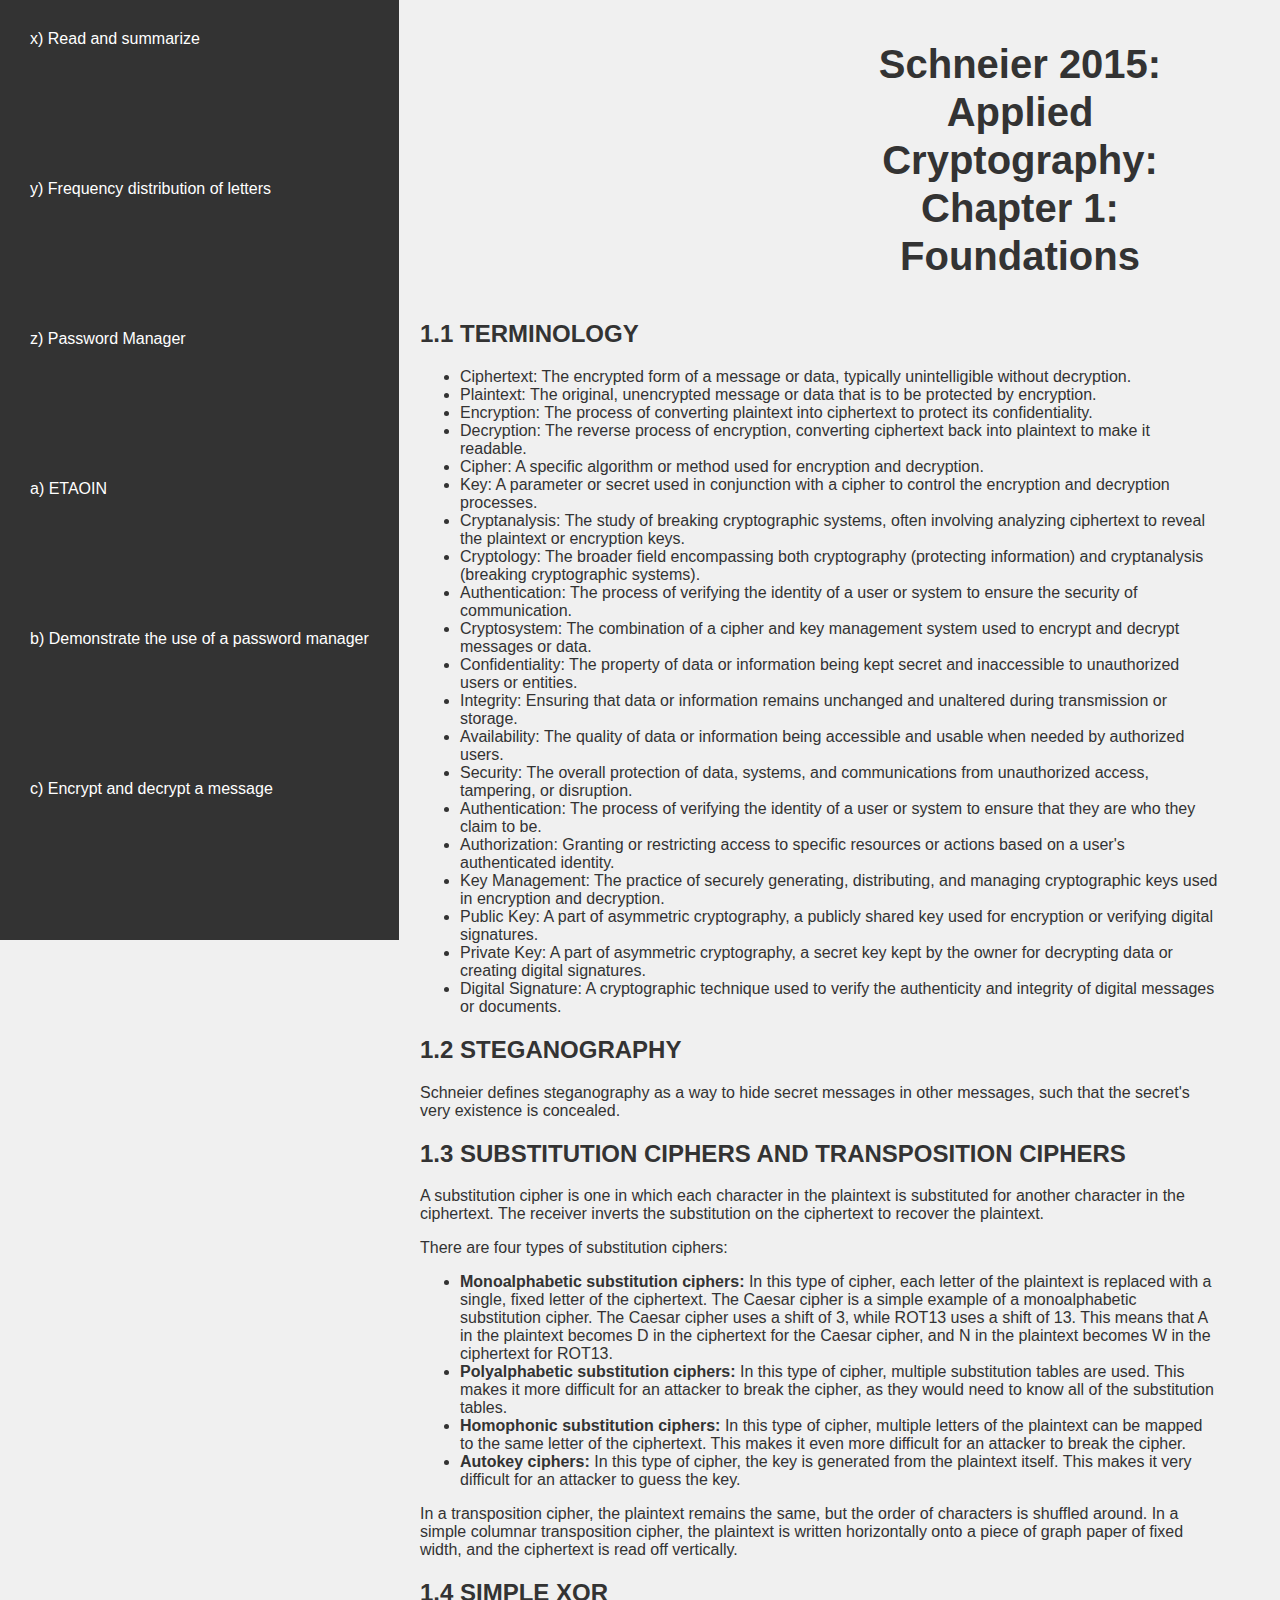
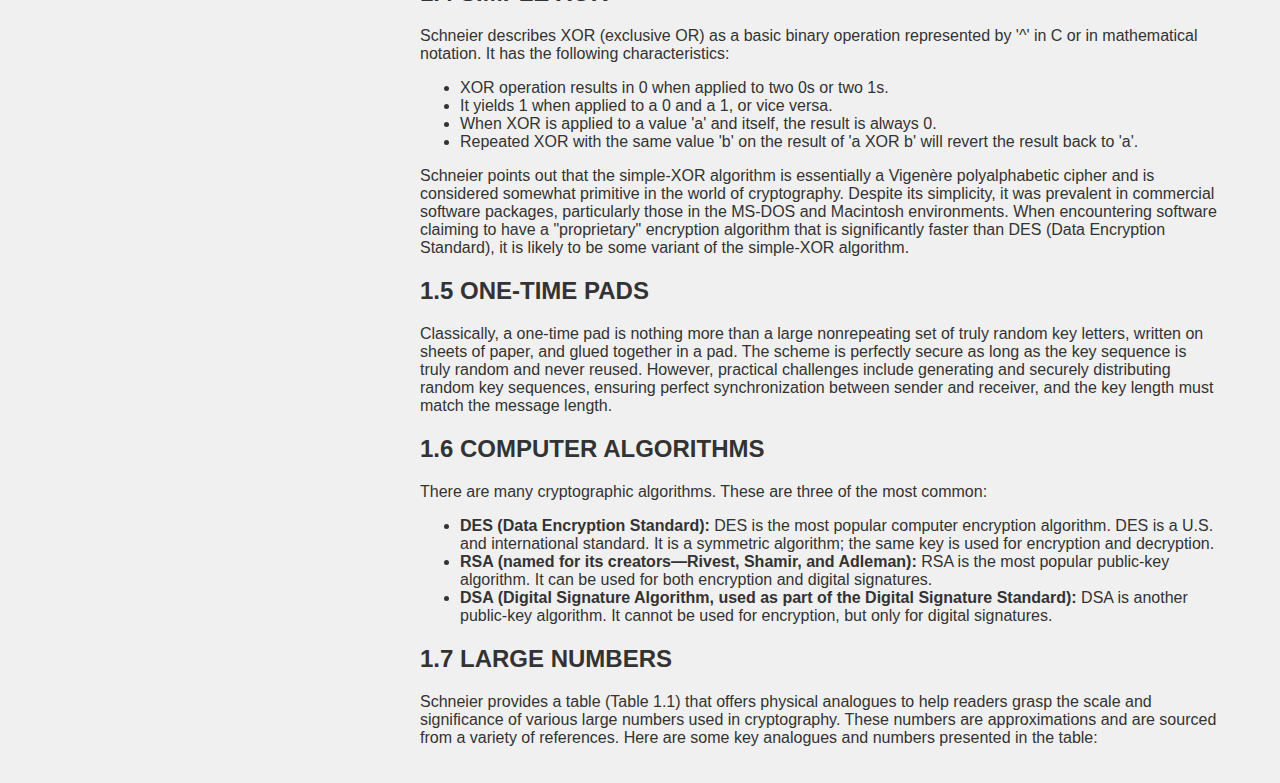
==== page1.html @ 45dba37e "Update page1.html" ====
<!DOCTYPE html>
<html lang="en">
<head>
    <meta charset="UTF-8">
    <meta http-equiv="X-UA-Compatible" content="IE=edge">
    <meta name="viewport" content="width=device-width, initial-scale=1.0">
    <title>InfoSec</title>
    <link rel="stylesheet" href="style1.css">
</head>
<body>
    <div class="container">
        <div class="leftnav">
            <a class="active" href="page1.html"> x) Read and summarize</a>
            <a href="page2.html"> y) Frequency distribution of letters</a>
            <a href="page3.html"> z) Password Manager</a>
            <a href="page4.html"> a) ETAOIN</a>
            <a href="page5.html"> b) Demonstrate the use of a password manager</a>
            <a href="page6.html"> c) Encrypt and decrypt a message </a>
        </div>
        <div class="content">
            <h1 class="content">Schneier 2015: Applied Cryptography: Chapter 1: Foundations</h1>
 <h2>1.1 TERMINOLOGY</h2>
    <ul>
        <li>Ciphertext: The encrypted form of a message or data, typically unintelligible without decryption.</li>
        <li>Plaintext: The original, unencrypted message or data that is to be protected by encryption.</li>
        <li>Encryption: The process of converting plaintext into ciphertext to protect its confidentiality.</li>
        <li>Decryption: The reverse process of encryption, converting ciphertext back into plaintext to make it readable.</li>
        <li>Cipher: A specific algorithm or method used for encryption and decryption.</li>
        <li>Key: A parameter or secret used in conjunction with a cipher to control the encryption and decryption processes.</li>
        <li>Cryptanalysis: The study of breaking cryptographic systems, often involving analyzing ciphertext to reveal the plaintext or encryption keys.</li>
        <li>Cryptology: The broader field encompassing both cryptography (protecting information) and cryptanalysis (breaking cryptographic systems).</li>
        <li>Authentication: The process of verifying the identity of a user or system to ensure the security of communication.</li>
        <li>Cryptosystem: The combination of a cipher and key management system used to encrypt and decrypt messages or data.</li>
        <li>Confidentiality: The property of data or information being kept secret and inaccessible to unauthorized users or entities.</li>
        <li>Integrity: Ensuring that data or information remains unchanged and unaltered during transmission or storage.</li>
        <li>Availability: The quality of data or information being accessible and usable when needed by authorized users.</li>
        <li>Security: The overall protection of data, systems, and communications from unauthorized access, tampering, or disruption.</li>
        <li>Authentication: The process of verifying the identity of a user or system to ensure that they are who they claim to be.</li>
        <li>Authorization: Granting or restricting access to specific resources or actions based on a user's authenticated identity.</li>
        <li>Key Management: The practice of securely generating, distributing, and managing cryptographic keys used in encryption and decryption.</li>
        <li>Public Key: A part of asymmetric cryptography, a publicly shared key used for encryption or verifying digital signatures.</li>
        <li>Private Key: A part of asymmetric cryptography, a secret key kept by the owner for decrypting data or creating digital signatures.</li>
        <li>Digital Signature: A cryptographic technique used to verify the authenticity and integrity of digital messages or documents.</li>
    </ul>

    <h2>1.2 STEGANOGRAPHY</h2>
    <p>Schneier defines steganography as a way to hide secret messages in other messages, such that the secret's very existence is concealed.</p>

    <h2>1.3 SUBSTITUTION CIPHERS AND TRANSPOSITION CIPHERS</h2>
    <p>A substitution cipher is one in which each character in the plaintext is substituted for another character in the ciphertext. The receiver inverts the substitution on the ciphertext to recover the plaintext.</p>
    <p>There are four types of substitution ciphers:</p>
    <ul>
        <li><strong>Monoalphabetic substitution ciphers:</strong> In this type of cipher, each letter of the plaintext is replaced with a single, fixed letter of the ciphertext. The Caesar cipher is a simple example of a monoalphabetic substitution cipher. The Caesar cipher uses a shift of 3, while ROT13 uses a shift of 13. This means that A in the plaintext becomes D in the ciphertext for the Caesar cipher, and N in the plaintext becomes W in the ciphertext for ROT13.</li>
        <li><strong>Polyalphabetic substitution ciphers:</strong> In this type of cipher, multiple substitution tables are used. This makes it more difficult for an attacker to break the cipher, as they would need to know all of the substitution tables.</li>
        <li><strong>Homophonic substitution ciphers:</strong> In this type of cipher, multiple letters of the plaintext can be mapped to the same letter of the ciphertext. This makes it even more difficult for an attacker to break the cipher.</li>
        <li><strong>Autokey ciphers:</strong> In this type of cipher, the key is generated from the plaintext itself. This makes it very difficult for an attacker to guess the key.</li>
    </ul>
    <p>In a transposition cipher, the plaintext remains the same, but the order of characters is shuffled around. In a simple columnar transposition cipher, the plaintext is written horizontally onto a piece of graph paper of fixed width, and the ciphertext is read off vertically.</p>

             <h2>1.4 SIMPLE XOR</h2>
    <p>Schneier describes XOR (exclusive OR) as a basic binary operation represented by '^' in C or in mathematical notation. It has the following characteristics:</p>
    <ul>
        <li>XOR operation results in 0 when applied to two 0s or two 1s.</li>
        <li>It yields 1 when applied to a 0 and a 1, or vice versa.</li>
        <li>When XOR is applied to a value 'a' and itself, the result is always 0.</li>
        <li>Repeated XOR with the same value 'b' on the result of 'a XOR b' will revert the result back to 'a'.</li>
    </ul>
    <p>Schneier points out that the simple-XOR algorithm is essentially a Vigenère polyalphabetic cipher and is considered somewhat primitive in the world of cryptography. Despite its simplicity, it was prevalent in commercial software packages, particularly those in the MS-DOS and Macintosh environments. When encountering software claiming to have a "proprietary" encryption algorithm that is significantly faster than DES (Data Encryption Standard), it is likely to be some variant of the simple-XOR algorithm.</p>

    <h2>1.5 ONE-TIME PADS</h2>
    <p>Classically, a one-time pad is nothing more than a large nonrepeating set of truly random key letters, written on sheets of paper, and glued together in a pad. The scheme is perfectly secure as long as the key sequence is truly random and never reused. However, practical challenges include generating and securely distributing random key sequences, ensuring perfect synchronization between sender and receiver, and the key length must match the message length.</p>

    <h2>1.6 COMPUTER ALGORITHMS</h2>
    <p>There are many cryptographic algorithms. These are three of the most common:</p>
    <ul>
        <li><strong>DES (Data Encryption Standard):</strong> DES is the most popular computer encryption algorithm. DES is a U.S. and international standard. It is a symmetric algorithm; the same key is used for encryption and decryption.</li>
        <li><strong>RSA (named for its creators—Rivest, Shamir, and Adleman):</strong> RSA is the most popular public-key algorithm. It can be used for both encryption and digital signatures.</li>
        <li><strong>DSA (Digital Signature Algorithm, used as part of the Digital Signature Standard):</strong> DSA is another public-key algorithm. It cannot be used for encryption, but only for digital signatures.</li>
    </ul>

    <h2>1.7 LARGE NUMBERS</h2>
    <p>Schneier provides a table (Table 1.1) that offers physical analogues to help readers grasp the scale and significance of various large numbers used in cryptography. These numbers are approximations and are sourced from a variety of references. Here are some key analogues and numbers presented in the table:</p>

            
        </div>
    </div>
</body>
</html>
---- style1.css ----
body {
    background-repeat: no-repeat;
    background-attachment: fixed;
    background-position: center;
    background-size: cover;
    margin: 0;
    padding: 0;
    font-family: "Helvetica Neue", Helvetica, Arial, sans-serif;
    color: #333;
    background-color: #f0f0f0;
    display: flex;
    align-items: center;
    justify-content: flex-start; /* Align content to the left */
    overflow-x: hidden; /* Hide horizontal overflow */
}

.container {
    display: flex;
    flex-direction: row; /* Change flex direction to horizontal */
    align-items: center; /* Center horizontally within the container */
    justify-content: space-between; /* Add space between h1 and leftnav */
    padding-right: 40px;
}

h1 {
    color: #333;
    font-size: 40px;
    line-height: 1.2;
    margin: 0;
    text-align: center;
    align-self: center;
}
.content {
    padding: 20px;
    margin-left: 400px; /* Adjust this value to increase spacing */
}

.leftnav {
    background-color: #333;
    width: auto;
    min-width: 250px;
    padding: 20px;
    color: #fff;
    display: flex;
    flex-direction: column;
    justify-content: flex-start;
    min-height: 100vh;
    position: fixed;
    left: 0;
    top: 0; /* Stick it to the top */
    bottom: 0; /* Extend it to the bottom */
}

/* Rest of your CSS styles */

.leftnav a {
    text-decoration: none;
    color: inherit;
    transition: background-color 0.3s ease, color 0.3s ease;
    padding: 10px;
    text-align: justify;
    flex-grow: 1;
}

.leftnav a:hover {
    background-color: #04AA6D;
}
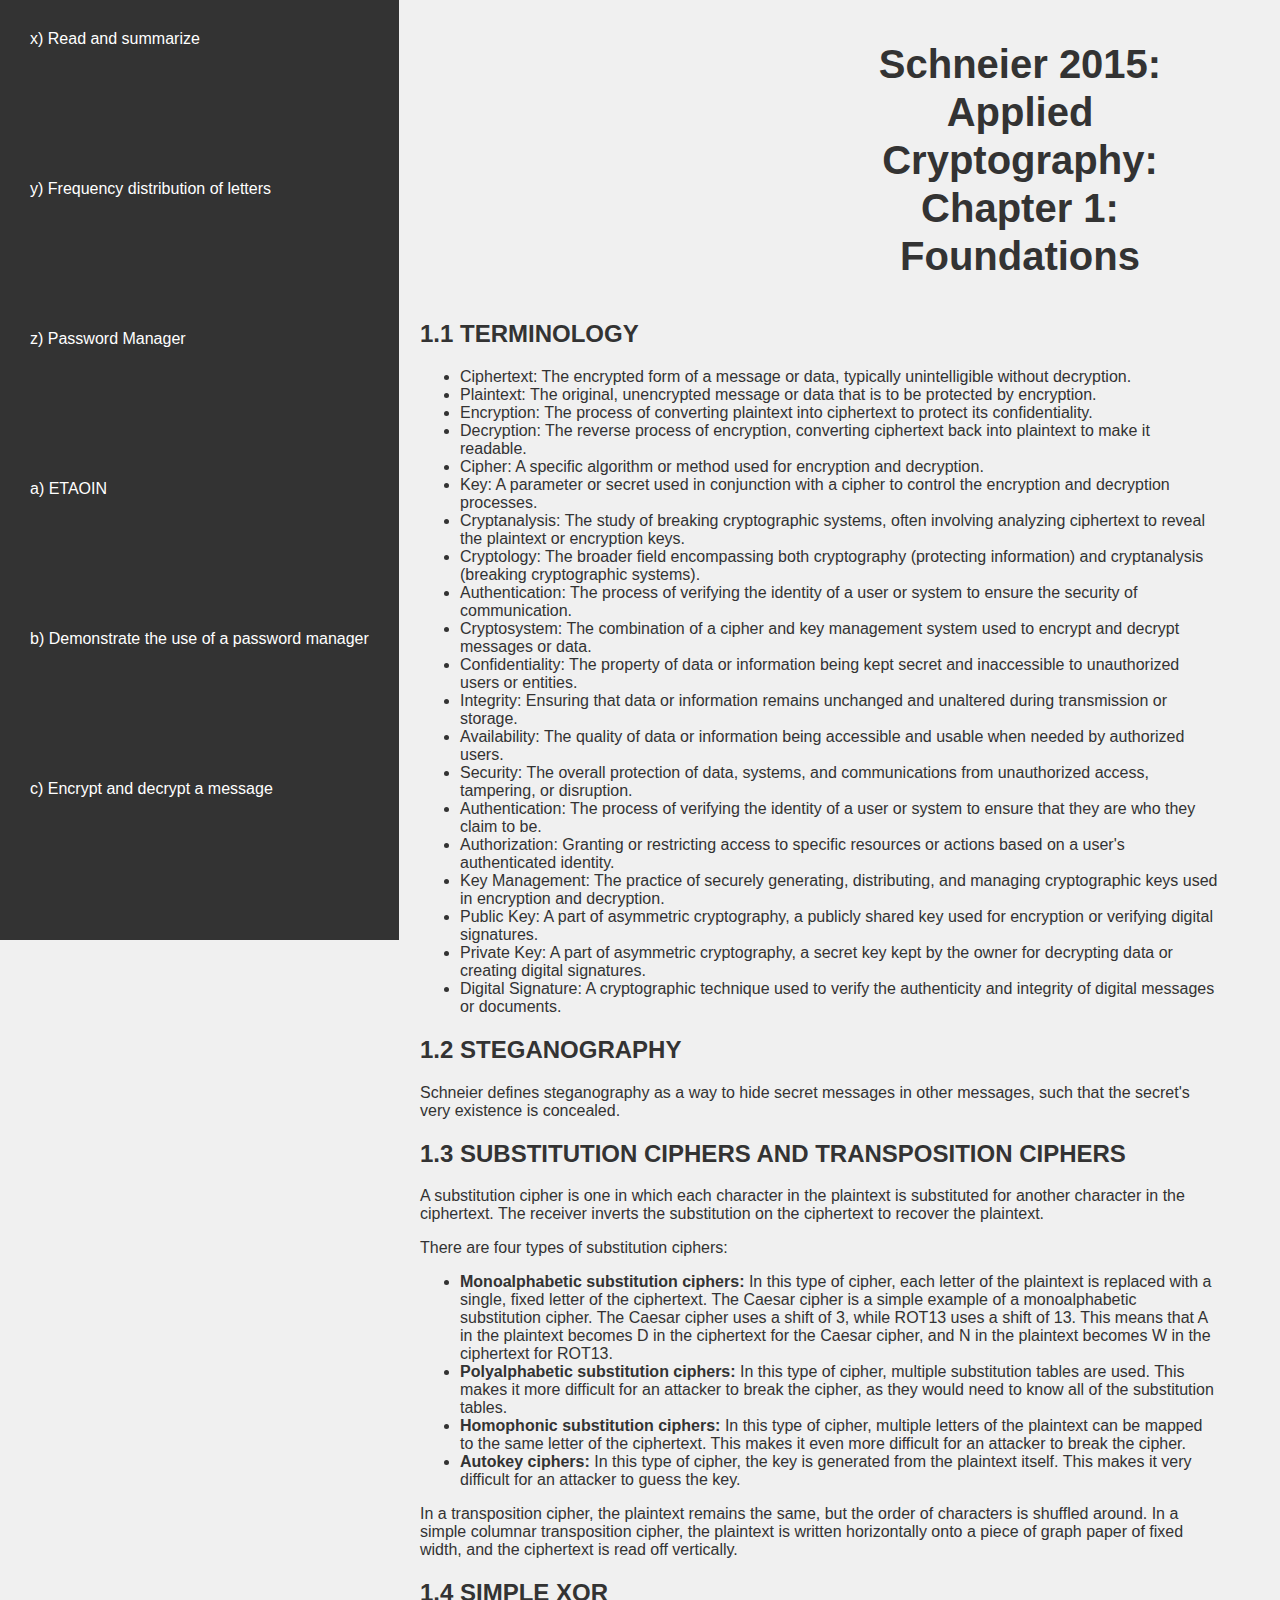
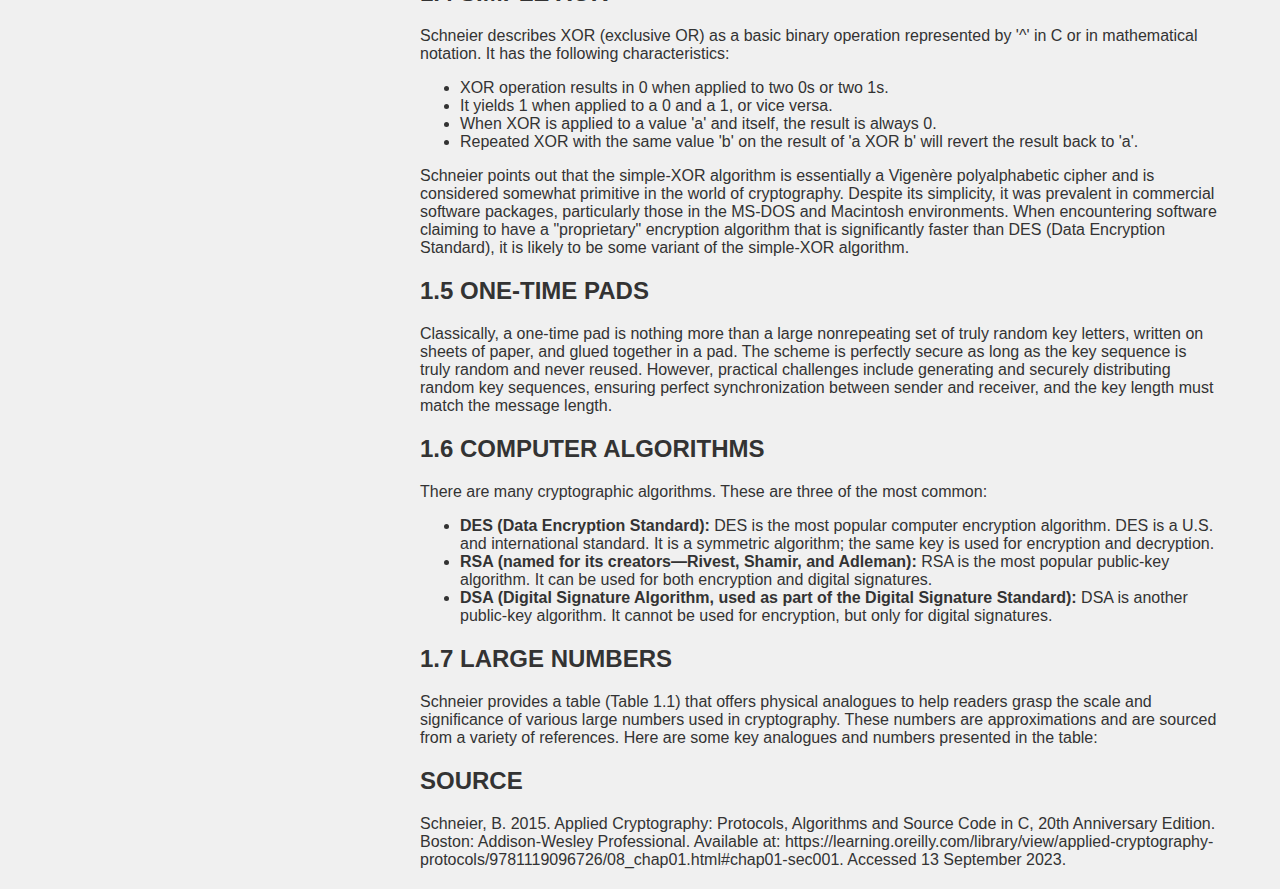
==== commit 04635f48: "Update page1.html" ====
--- a/page1.html
+++ b/page1.html
@@ -80,7 +80,8 @@
 
     <h2>1.7 LARGE NUMBERS</h2>
     <p>Schneier provides a table (Table 1.1) that offers physical analogues to help readers grasp the scale and significance of various large numbers used in cryptography. These numbers are approximations and are sourced from a variety of references. Here are some key analogues and numbers presented in the table:</p>
-
+<h2> SOURCE</h2>
+            Schneier, B. 2015. Applied Cryptography: Protocols, Algorithms and Source Code in C, 20th Anniversary Edition. Boston: Addison-Wesley Professional. Available at: https://learning.oreilly.com/library/view/applied-cryptography-protocols/9781119096726/08_chap01.html#chap01-sec001. Accessed 13 September 2023.
             
         </div>
     </div>
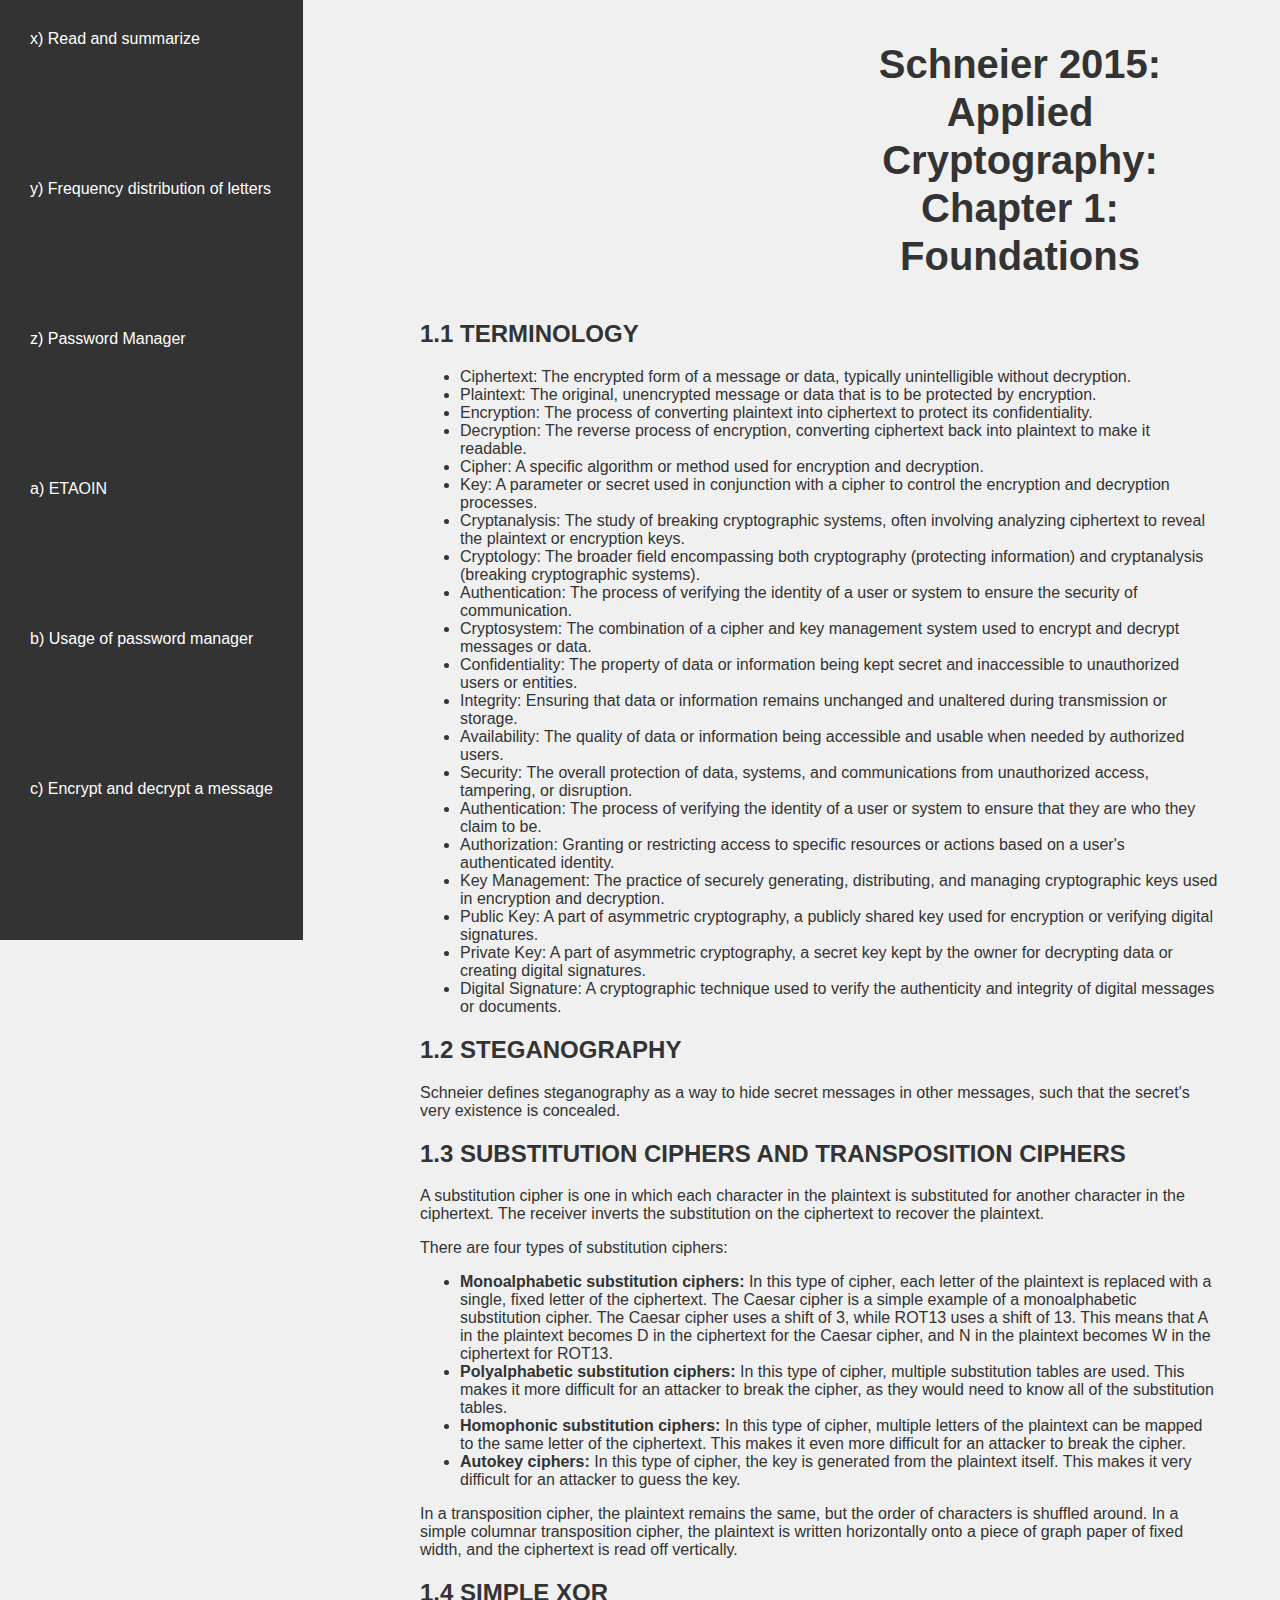
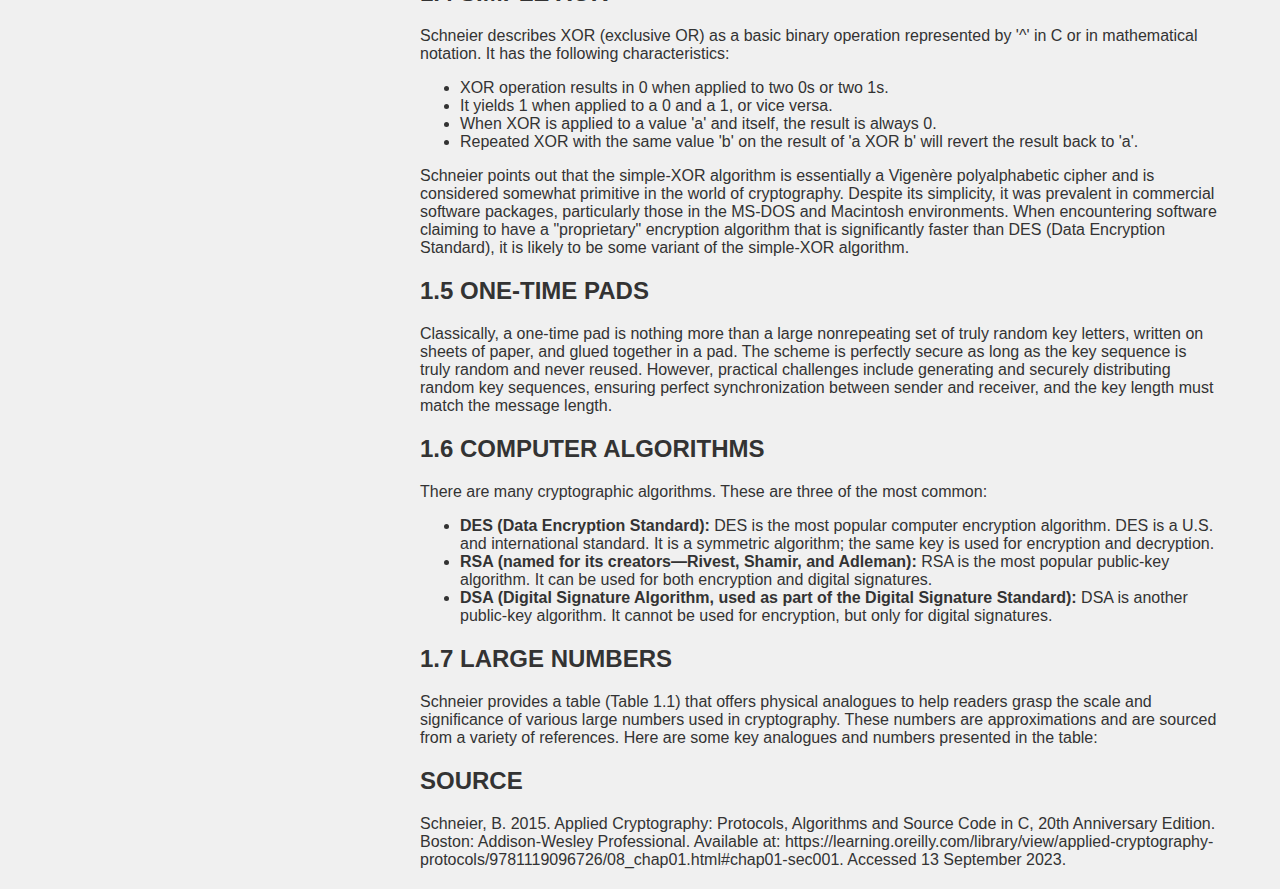
==== commit 2ddf8dee: "Update page1.html" ====
--- a/page1.html
+++ b/page1.html
@@ -14,7 +14,7 @@
             <a href="page2.html"> y) Frequency distribution of letters</a>
             <a href="page3.html"> z) Password Manager</a>
             <a href="page4.html"> a) ETAOIN</a>
-            <a href="page5.html"> b) Demonstrate the use of a password manager</a>
+            <a href="page5.html"> b) Usage of password manager</a>
             <a href="page6.html"> c) Encrypt and decrypt a message </a>
         </div>
         <div class="content">
--- a/style1.css
+++ b/style1.css
@@ -26,7 +26,7 @@
     color: #333;
     font-size: 40px;
     line-height: 1.2;
-    margin: 0;
+    margin: 0 auto;
     text-align: center;
     align-self: center;
 }
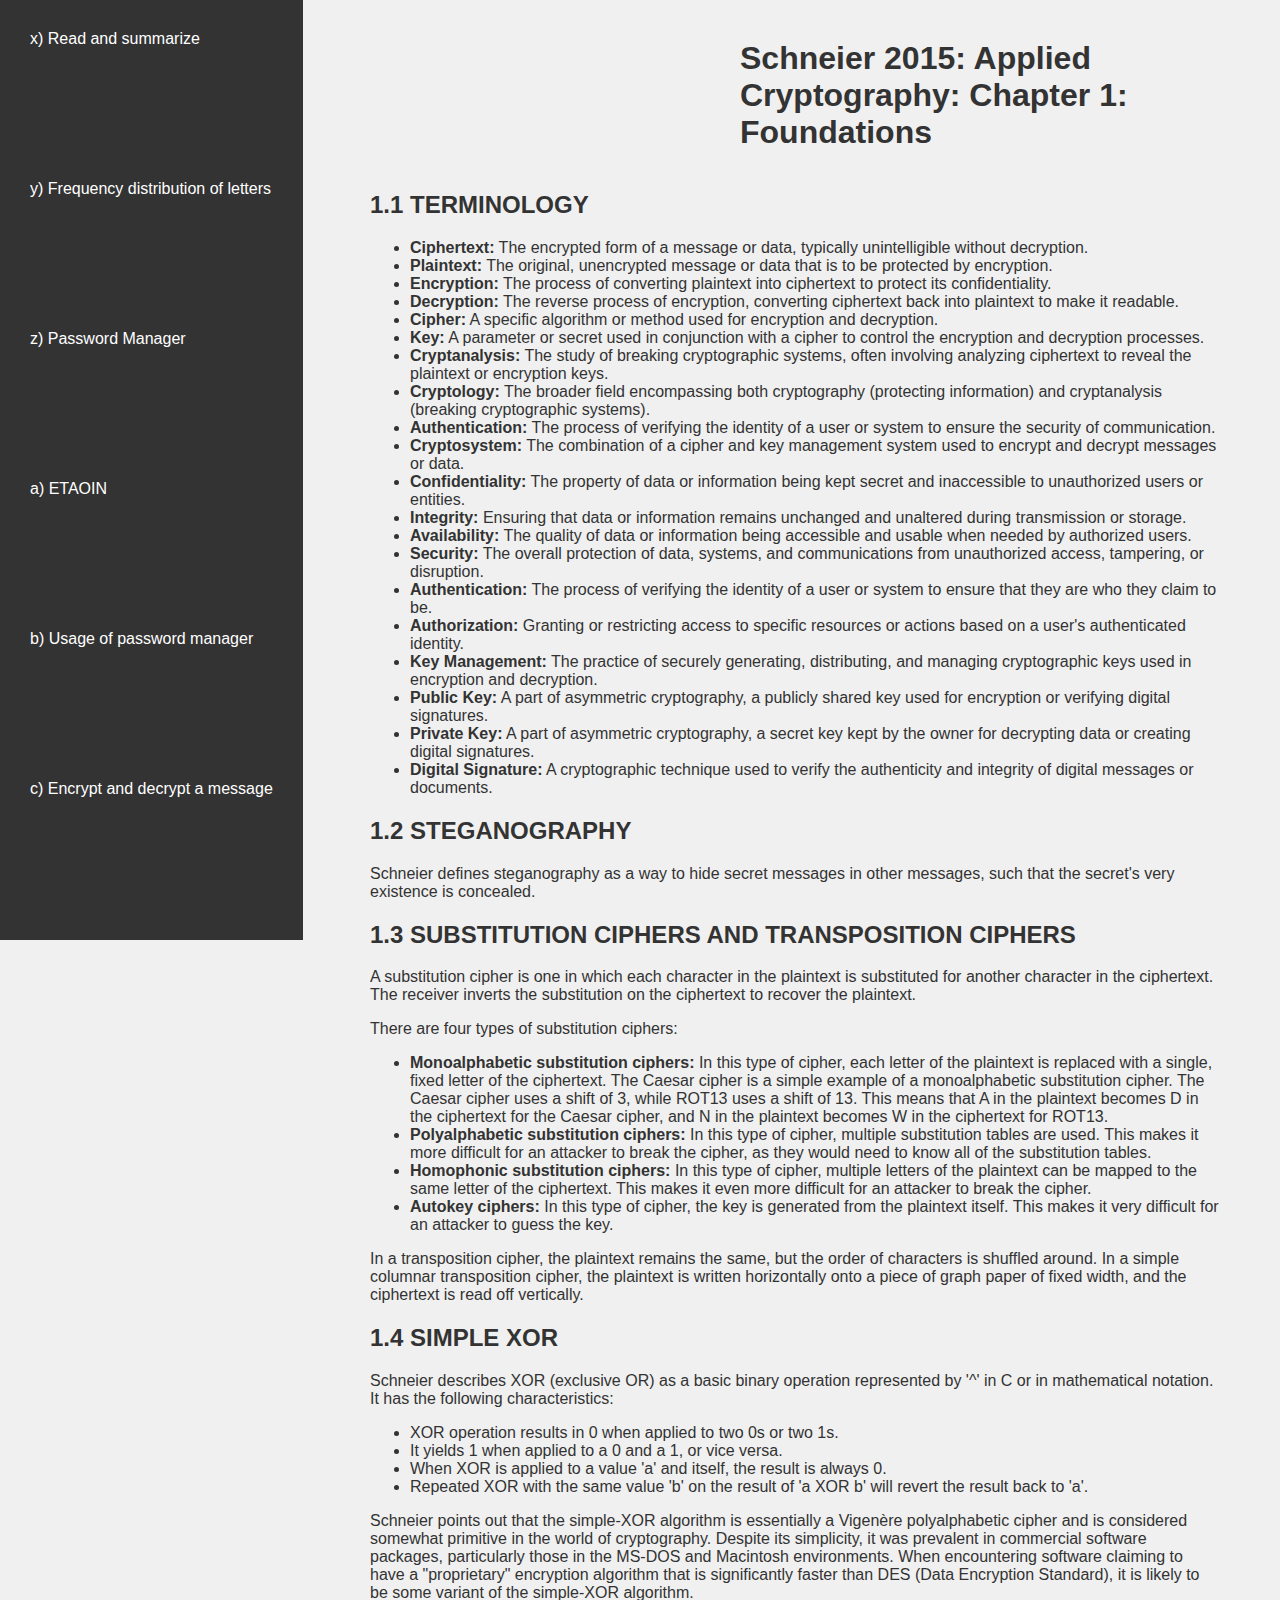
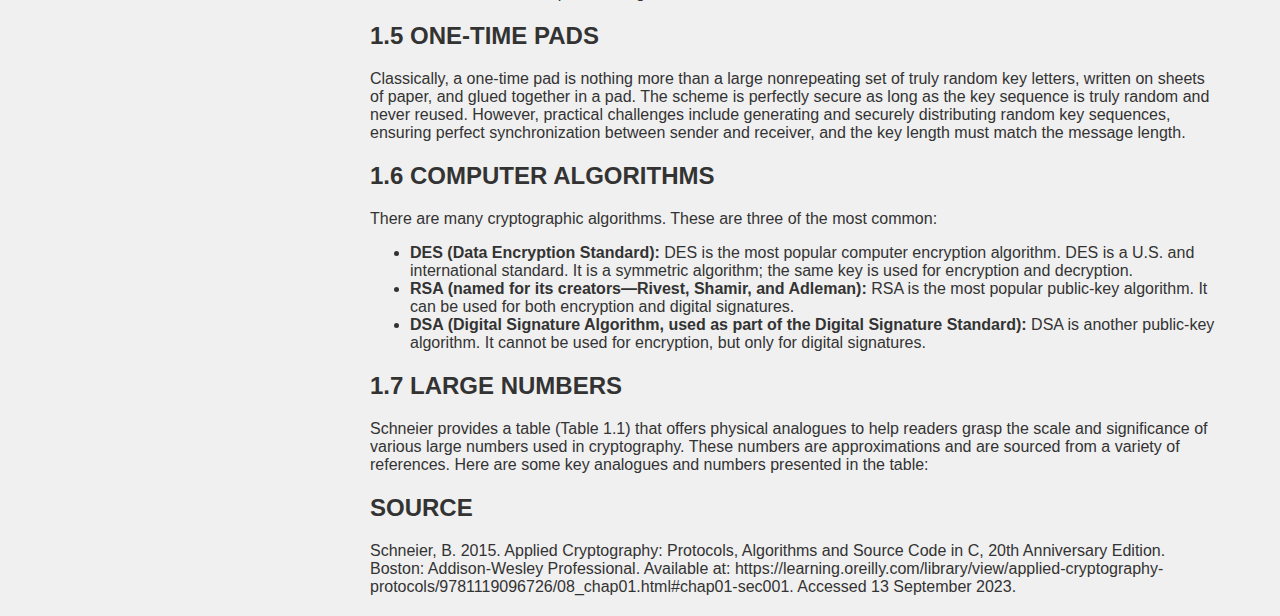
==== commit 43d1cd4e: "Update page1.html" ====
--- a/page1.html
+++ b/page1.html
@@ -21,26 +21,26 @@
             <h1 class="content">Schneier 2015: Applied Cryptography: Chapter 1: Foundations</h1>
  <h2>1.1 TERMINOLOGY</h2>
     <ul>
-        <li>Ciphertext: The encrypted form of a message or data, typically unintelligible without decryption.</li>
-        <li>Plaintext: The original, unencrypted message or data that is to be protected by encryption.</li>
-        <li>Encryption: The process of converting plaintext into ciphertext to protect its confidentiality.</li>
-        <li>Decryption: The reverse process of encryption, converting ciphertext back into plaintext to make it readable.</li>
-        <li>Cipher: A specific algorithm or method used for encryption and decryption.</li>
-        <li>Key: A parameter or secret used in conjunction with a cipher to control the encryption and decryption processes.</li>
-        <li>Cryptanalysis: The study of breaking cryptographic systems, often involving analyzing ciphertext to reveal the plaintext or encryption keys.</li>
-        <li>Cryptology: The broader field encompassing both cryptography (protecting information) and cryptanalysis (breaking cryptographic systems).</li>
-        <li>Authentication: The process of verifying the identity of a user or system to ensure the security of communication.</li>
-        <li>Cryptosystem: The combination of a cipher and key management system used to encrypt and decrypt messages or data.</li>
-        <li>Confidentiality: The property of data or information being kept secret and inaccessible to unauthorized users or entities.</li>
-        <li>Integrity: Ensuring that data or information remains unchanged and unaltered during transmission or storage.</li>
-        <li>Availability: The quality of data or information being accessible and usable when needed by authorized users.</li>
-        <li>Security: The overall protection of data, systems, and communications from unauthorized access, tampering, or disruption.</li>
-        <li>Authentication: The process of verifying the identity of a user or system to ensure that they are who they claim to be.</li>
-        <li>Authorization: Granting or restricting access to specific resources or actions based on a user's authenticated identity.</li>
-        <li>Key Management: The practice of securely generating, distributing, and managing cryptographic keys used in encryption and decryption.</li>
-        <li>Public Key: A part of asymmetric cryptography, a publicly shared key used for encryption or verifying digital signatures.</li>
-        <li>Private Key: A part of asymmetric cryptography, a secret key kept by the owner for decrypting data or creating digital signatures.</li>
-        <li>Digital Signature: A cryptographic technique used to verify the authenticity and integrity of digital messages or documents.</li>
+        <li><strong>Ciphertext:</strong> The encrypted form of a message or data, typically unintelligible without decryption.</li>
+        <li><strong>Plaintext:</strong> The original, unencrypted message or data that is to be protected by encryption.</li>
+        <li><strong>Encryption:</strong> The process of converting plaintext into ciphertext to protect its confidentiality.</li>
+        <li><strong>Decryption:</strong> The reverse process of encryption, converting ciphertext back into plaintext to make it readable.</li>
+        <li><strong>Cipher:</strong> A specific algorithm or method used for encryption and decryption.</li>
+        <li><strong>Key:</strong> A parameter or secret used in conjunction with a cipher to control the encryption and decryption processes.</li>
+        <li><strong>Cryptanalysis:</strong> The study of breaking cryptographic systems, often involving analyzing ciphertext to reveal the plaintext or encryption keys.</li>
+        <li><strong>Cryptology:</strong> The broader field encompassing both cryptography (protecting information) and cryptanalysis (breaking cryptographic systems).</li>
+        <li><strong>Authentication:</strong> The process of verifying the identity of a user or system to ensure the security of communication.</li>
+        <li><strong>Cryptosystem:</strong> The combination of a cipher and key management system used to encrypt and decrypt messages or data.</li>
+        <li><strong>Confidentiality:</strong> The property of data or information being kept secret and inaccessible to unauthorized users or entities.</li>
+        <li><strong>Integrity:</strong> Ensuring that data or information remains unchanged and unaltered during transmission or storage.</li>
+        <li><strong>Availability:</strong> The quality of data or information being accessible and usable when needed by authorized users.</li>
+        <li><strong>Security:</strong> The overall protection of data, systems, and communications from unauthorized access, tampering, or disruption.</li>
+        <li><strong>Authentication:</strong> The process of verifying the identity of a user or system to ensure that they are who they claim to be.</li>
+        <li><strong>Authorization:</strong> Granting or restricting access to specific resources or actions based on a user's authenticated identity.</li>
+        <li><strong>Key Management:</strong> The practice of securely generating, distributing, and managing cryptographic keys used in encryption and decryption.</li>
+        <li><strong>Public Key:</strong> A part of asymmetric cryptography, a publicly shared key used for encryption or verifying digital signatures.</li>
+        <li><strong>Private Key:</strong> A part of asymmetric cryptography, a secret key kept by the owner for decrypting data or creating digital signatures.</li>
+        <li><strong>Digital Signature:</strong> A cryptographic technique used to verify the authenticity and integrity of digital messages or documents.</li>
     </ul>
 
     <h2>1.2 STEGANOGRAPHY</h2>
--- a/style1.css
+++ b/style1.css
@@ -23,16 +23,13 @@
 }
 
 h1 {
-    color: #333;
-    font-size: 40px;
-    line-height: 1.2;
+    
     margin: 0 auto;
-    text-align: center;
-    align-self: center;
+   
 }
 .content {
     padding: 20px;
-    margin-left: 400px; /* Adjust this value to increase spacing */
+    margin-left: 350px; /* Adjust this value to increase spacing */
 }
 
 .leftnav {
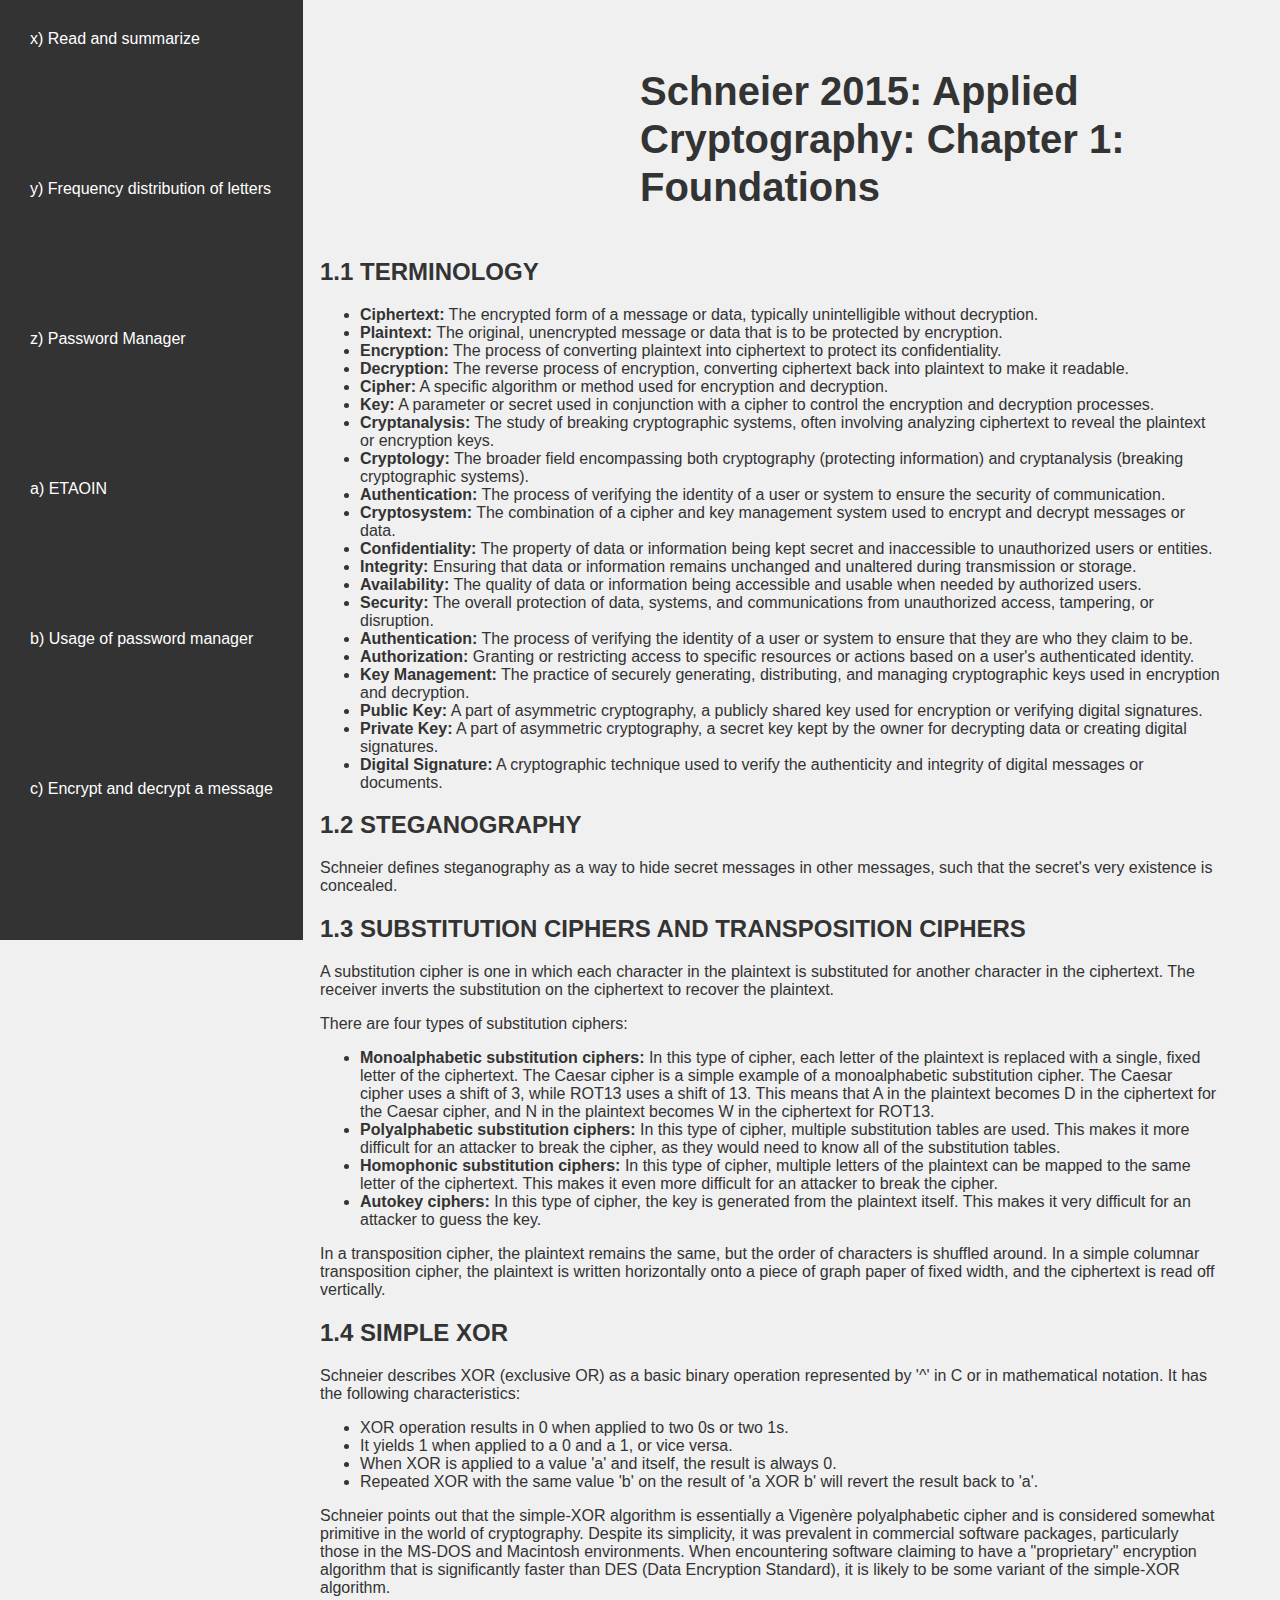
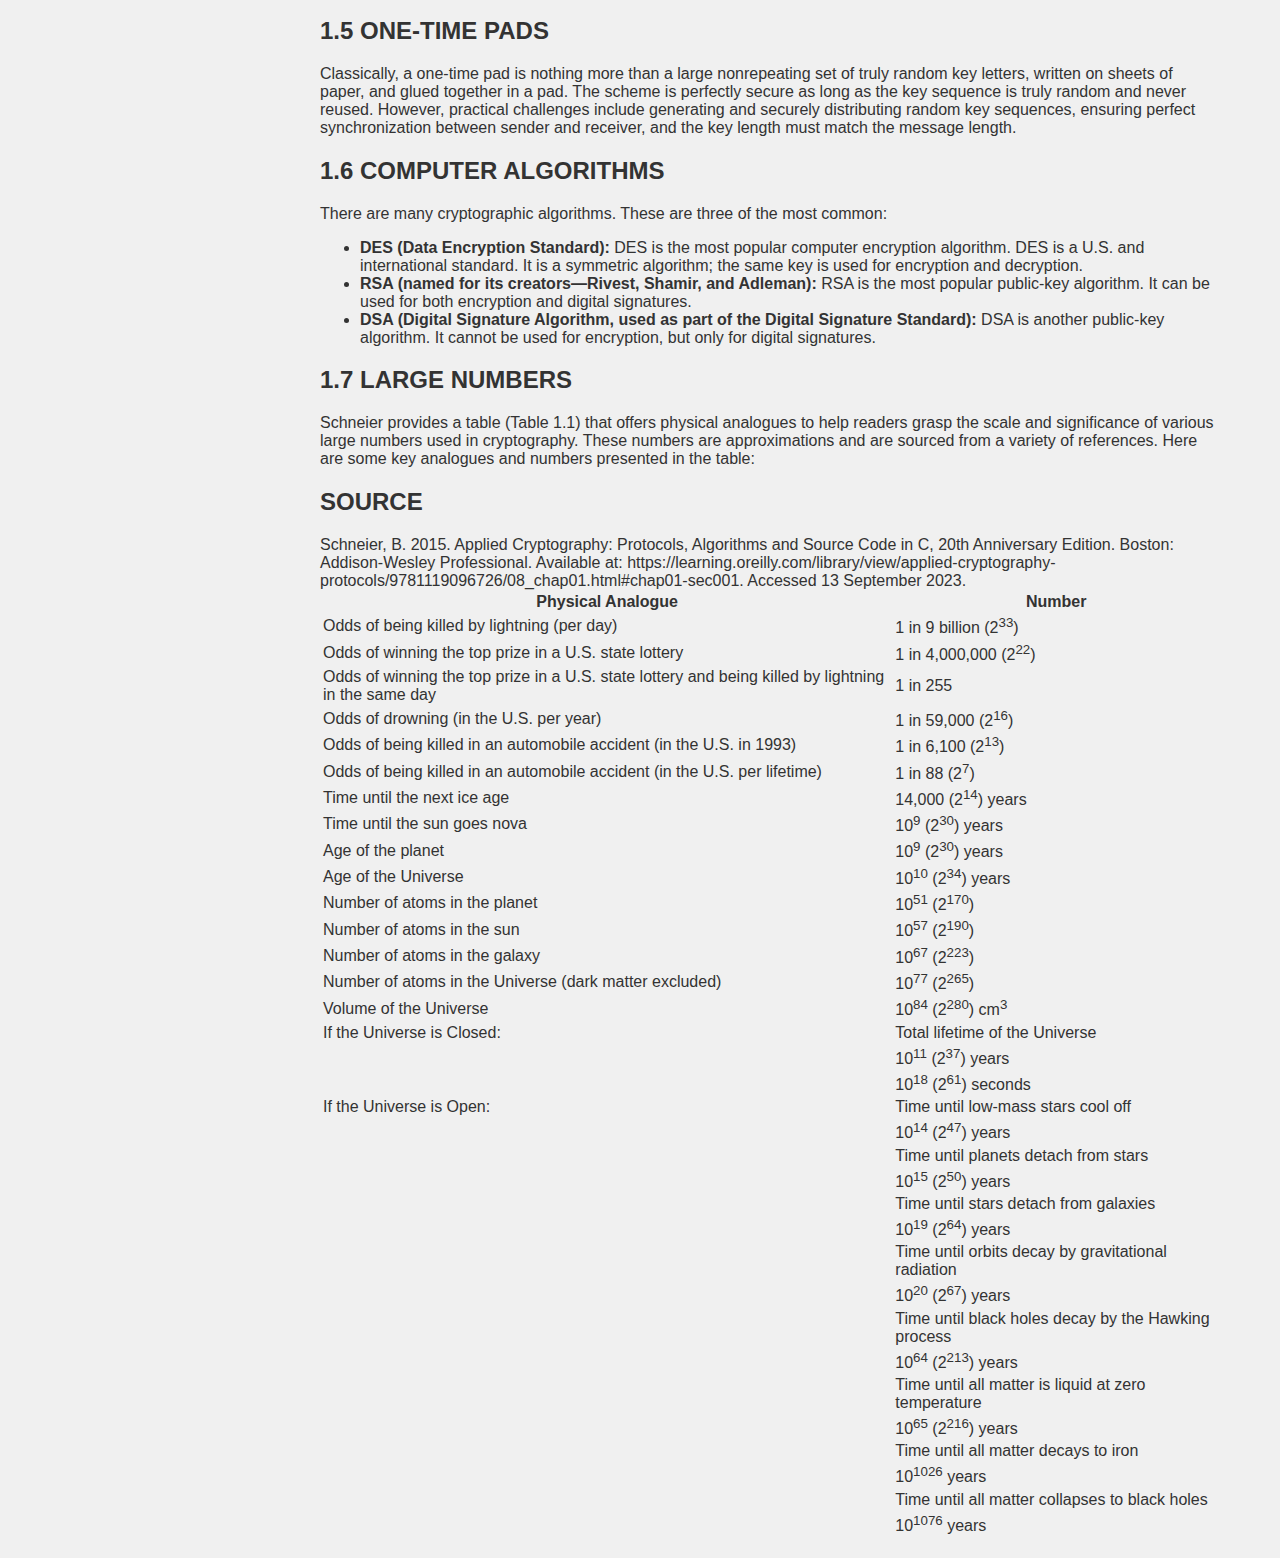
==== commit 694b4e0d: "Update page1.html" ====
--- a/page1.html
+++ b/page1.html
@@ -82,7 +82,153 @@
     <p>Schneier provides a table (Table 1.1) that offers physical analogues to help readers grasp the scale and significance of various large numbers used in cryptography. These numbers are approximations and are sourced from a variety of references. Here are some key analogues and numbers presented in the table:</p>
 <h2> SOURCE</h2>
             Schneier, B. 2015. Applied Cryptography: Protocols, Algorithms and Source Code in C, 20th Anniversary Edition. Boston: Addison-Wesley Professional. Available at: https://learning.oreilly.com/library/view/applied-cryptography-protocols/9781119096726/08_chap01.html#chap01-sec001. Accessed 13 September 2023.
-            
+            <table>
+  <thead>
+    <tr>
+      <th>Physical Analogue</th>
+      <th>Number</th>
+    </tr>
+  </thead>
+  <tbody>
+    <tr>
+      <td>Odds of being killed by lightning (per day)</td>
+      <td>1 in 9 billion (2<sup>33</sup>)</td>
+    </tr>
+    <tr>
+      <td>Odds of winning the top prize in a U.S. state lottery</td>
+      <td>1 in 4,000,000 (2<sup>22</sup>)</td>
+    </tr>
+    <tr>
+      <td>Odds of winning the top prize in a U.S. state lottery and being killed by lightning in the same day</td>
+      <td>1 in 255</td>
+    </tr>
+    <tr>
+      <td>Odds of drowning (in the U.S. per year)</td>
+      <td>1 in 59,000 (2<sup>16</sup>)</td>
+    </tr>
+    <tr>
+      <td>Odds of being killed in an automobile accident (in the U.S. in 1993)</td>
+      <td>1 in 6,100 (2<sup>13</sup>)</td>
+    </tr>
+    <tr>
+      <td>Odds of being killed in an automobile accident (in the U.S. per lifetime)</td>
+      <td>1 in 88 (2<sup>7</sup>)</td>
+    </tr>
+    <tr>
+      <td>Time until the next ice age</td>
+      <td>14,000 (2<sup>14</sup>) years</td>
+    </tr>
+    <tr>
+      <td>Time until the sun goes nova</td>
+      <td>10<sup>9</sup> (2<sup>30</sup>) years</td>
+    </tr>
+    <tr>
+      <td>Age of the planet</td>
+      <td>10<sup>9</sup> (2<sup>30</sup>) years</td>
+    </tr>
+    <tr>
+      <td>Age of the Universe</td>
+      <td>10<sup>10</sup> (2<sup>34</sup>) years</td>
+    </tr>
+    <tr>
+      <td>Number of atoms in the planet</td>
+      <td>10<sup>51</sup> (2<sup>170</sup>)</td>
+    </tr>
+    <tr>
+      <td>Number of atoms in the sun</td>
+      <td>10<sup>57</sup> (2<sup>190</sup>)</td>
+    </tr>
+    <tr>
+      <td>Number of atoms in the galaxy</td>
+      <td>10<sup>67</sup> (2<sup>223</sup>)</td>
+    </tr>
+    <tr>
+      <td>Number of atoms in the Universe (dark matter excluded)</td>
+      <td>10<sup>77</sup> (2<sup>265</sup>)</td>
+    </tr>
+    <tr>
+      <td>Volume of the Universe</td>
+      <td>10<sup>84</sup> (2<sup>280</sup>) cm<sup>3</sup></td>
+    </tr>
+    <tr>
+      <td>If the Universe is Closed:</td>
+      <td>Total lifetime of the Universe</td>
+    </tr>
+    <tr>
+      <td></td>
+      <td>10<sup>11</sup> (2<sup>37</sup>) years</td>
+    </tr>
+    <tr>
+      <td></td>
+      <td>10<sup>18</sup> (2<sup>61</sup>) seconds</td>
+    </tr>
+    <tr>
+      <td>If the Universe is Open:</td>
+      <td>Time until low-mass stars cool off</td>
+    </tr>
+    <tr>
+      <td></td>
+      <td>10<sup>14</sup> (2<sup>47</sup>) years</td>
+    </tr>
+    <tr>
+      <td></td>
+      <td>Time until planets detach from stars</td>
+    </tr>
+    <tr>
+      <td></td>
+      <td>10<sup>15</sup> (2<sup>50</sup>) years</td>
+    </tr>
+    <tr>
+      <td></td>
+      <td>Time until stars detach from galaxies</td>
+    </tr>
+    <tr>
+      <td></td>
+      <td>10<sup>19</sup> (2<sup>64</sup>) years</td>
+    </tr>
+    <tr>
+      <td></td>
+      <td>Time until orbits decay by gravitational radiation</td>
+    </tr>
+    <tr>
+      <td></td>
+      <td>10<sup>20</sup> (2<sup>67</sup>) years</td>
+    </tr>
+    <tr>
+      <td></td>
+      <td>Time until black holes decay by the Hawking process</td>
+    </tr>
+    <tr>
+      <td></td>
+      <td>10<sup>64</sup> (2<sup>213</sup>) years</td>
+    </tr>
+    <tr>
+      <td></td>
+      <td>Time until all matter is liquid at zero temperature</td>
+    </tr>
+    <tr>
+      <td></td>
+      <td>10<sup>65</sup> (2<sup>216</sup>) years</td>
+    </tr>
+    <tr>
+      <td></td>
+      <td>Time until all matter decays to iron</td>
+    </tr>
+    <tr>
+      <td></td>
+      <td>10<sup>1026</sup> years</td>
+    </tr>
+    <tr>
+      <td></td>
+      <td>Time until all matter collapses to black holes</td>
+    </tr>
+    <tr>
+      <td></td>
+      <td>10<sup>1076</sup> years</td>
+    </tr>
+  </tbody>
+</table>
+
         </div>
     </div>
 </body>
--- a/style1.css
+++ b/style1.css
@@ -22,14 +22,17 @@
     padding-right: 40px;
 }
 
-h1 {
-    
-    margin: 0 auto;
+
+
+    h1 {
+    font-size: 40px;
+    line-height: 1.2;
+}
+
    
-}
 .content {
     padding: 20px;
-    margin-left: 350px; /* Adjust this value to increase spacing */
+    margin-left: 300px; /* Adjust this value to increase spacing */
 }
 
 .leftnav {
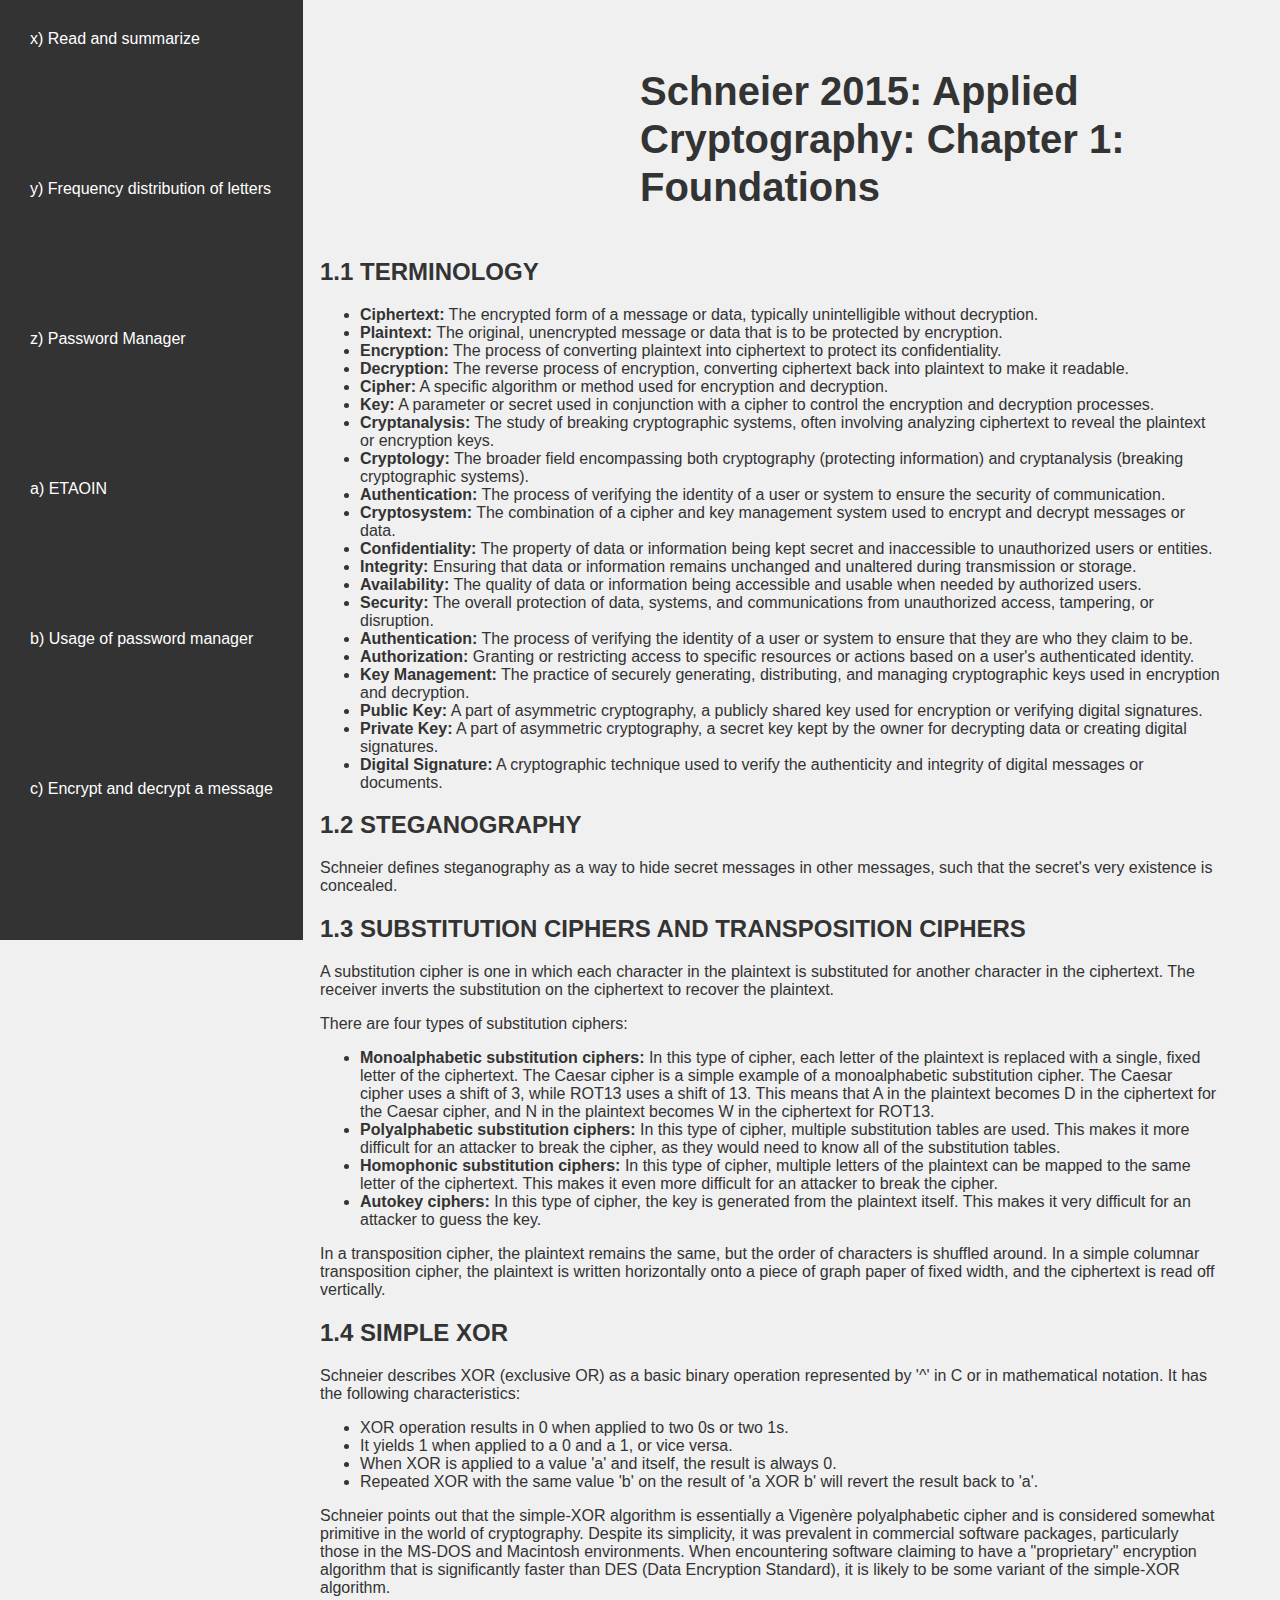
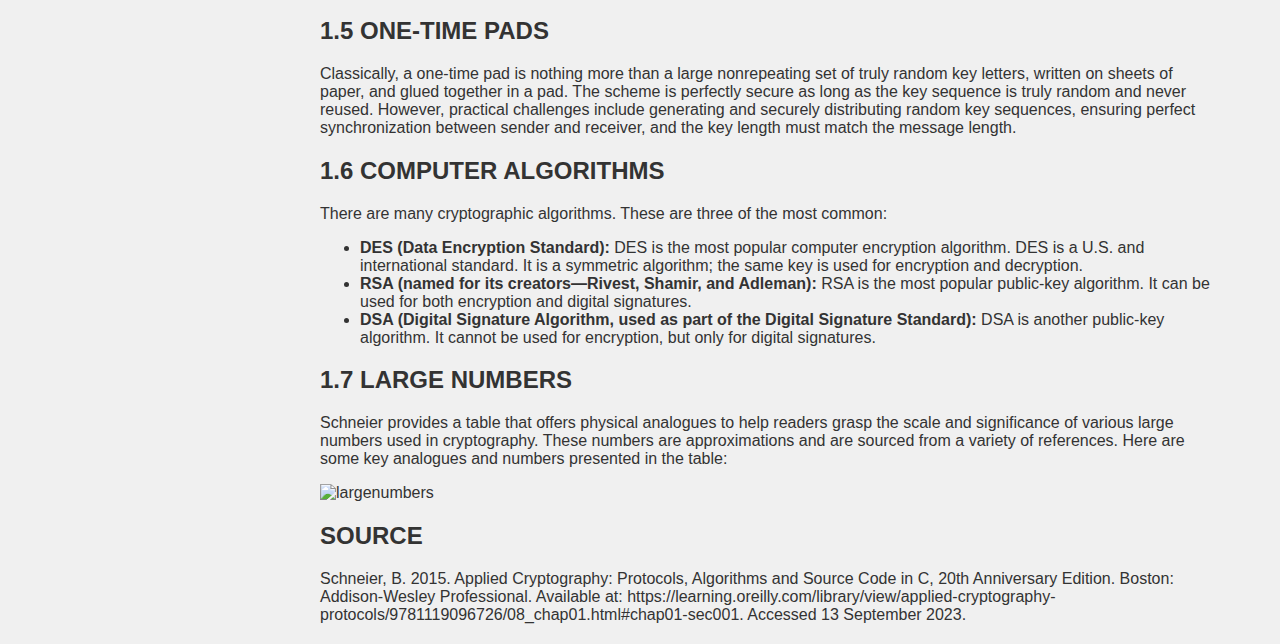
==== commit 1ad7f617: "Update page1.html" ====
--- a/page1.html
+++ b/page1.html
@@ -79,155 +79,13 @@
     </ul>
 
     <h2>1.7 LARGE NUMBERS</h2>
-    <p>Schneier provides a table (Table 1.1) that offers physical analogues to help readers grasp the scale and significance of various large numbers used in cryptography. These numbers are approximations and are sourced from a variety of references. Here are some key analogues and numbers presented in the table:</p>
-<h2> SOURCE</h2>
+    <p>Schneier provides a table that offers physical analogues to help readers grasp the scale and significance of various large numbers used in cryptography. These numbers are approximations and are sourced from a variety of references. Here are some key analogues and numbers presented in the table:</p>
+<img src="image-source-url" alt="largenumbers">
+
+            
+            <h2> SOURCE</h2>
             Schneier, B. 2015. Applied Cryptography: Protocols, Algorithms and Source Code in C, 20th Anniversary Edition. Boston: Addison-Wesley Professional. Available at: https://learning.oreilly.com/library/view/applied-cryptography-protocols/9781119096726/08_chap01.html#chap01-sec001. Accessed 13 September 2023.
-            <table>
-  <thead>
-    <tr>
-      <th>Physical Analogue</th>
-      <th>Number</th>
-    </tr>
-  </thead>
-  <tbody>
-    <tr>
-      <td>Odds of being killed by lightning (per day)</td>
-      <td>1 in 9 billion (2<sup>33</sup>)</td>
-    </tr>
-    <tr>
-      <td>Odds of winning the top prize in a U.S. state lottery</td>
-      <td>1 in 4,000,000 (2<sup>22</sup>)</td>
-    </tr>
-    <tr>
-      <td>Odds of winning the top prize in a U.S. state lottery and being killed by lightning in the same day</td>
-      <td>1 in 255</td>
-    </tr>
-    <tr>
-      <td>Odds of drowning (in the U.S. per year)</td>
-      <td>1 in 59,000 (2<sup>16</sup>)</td>
-    </tr>
-    <tr>
-      <td>Odds of being killed in an automobile accident (in the U.S. in 1993)</td>
-      <td>1 in 6,100 (2<sup>13</sup>)</td>
-    </tr>
-    <tr>
-      <td>Odds of being killed in an automobile accident (in the U.S. per lifetime)</td>
-      <td>1 in 88 (2<sup>7</sup>)</td>
-    </tr>
-    <tr>
-      <td>Time until the next ice age</td>
-      <td>14,000 (2<sup>14</sup>) years</td>
-    </tr>
-    <tr>
-      <td>Time until the sun goes nova</td>
-      <td>10<sup>9</sup> (2<sup>30</sup>) years</td>
-    </tr>
-    <tr>
-      <td>Age of the planet</td>
-      <td>10<sup>9</sup> (2<sup>30</sup>) years</td>
-    </tr>
-    <tr>
-      <td>Age of the Universe</td>
-      <td>10<sup>10</sup> (2<sup>34</sup>) years</td>
-    </tr>
-    <tr>
-      <td>Number of atoms in the planet</td>
-      <td>10<sup>51</sup> (2<sup>170</sup>)</td>
-    </tr>
-    <tr>
-      <td>Number of atoms in the sun</td>
-      <td>10<sup>57</sup> (2<sup>190</sup>)</td>
-    </tr>
-    <tr>
-      <td>Number of atoms in the galaxy</td>
-      <td>10<sup>67</sup> (2<sup>223</sup>)</td>
-    </tr>
-    <tr>
-      <td>Number of atoms in the Universe (dark matter excluded)</td>
-      <td>10<sup>77</sup> (2<sup>265</sup>)</td>
-    </tr>
-    <tr>
-      <td>Volume of the Universe</td>
-      <td>10<sup>84</sup> (2<sup>280</sup>) cm<sup>3</sup></td>
-    </tr>
-    <tr>
-      <td>If the Universe is Closed:</td>
-      <td>Total lifetime of the Universe</td>
-    </tr>
-    <tr>
-      <td></td>
-      <td>10<sup>11</sup> (2<sup>37</sup>) years</td>
-    </tr>
-    <tr>
-      <td></td>
-      <td>10<sup>18</sup> (2<sup>61</sup>) seconds</td>
-    </tr>
-    <tr>
-      <td>If the Universe is Open:</td>
-      <td>Time until low-mass stars cool off</td>
-    </tr>
-    <tr>
-      <td></td>
-      <td>10<sup>14</sup> (2<sup>47</sup>) years</td>
-    </tr>
-    <tr>
-      <td></td>
-      <td>Time until planets detach from stars</td>
-    </tr>
-    <tr>
-      <td></td>
-      <td>10<sup>15</sup> (2<sup>50</sup>) years</td>
-    </tr>
-    <tr>
-      <td></td>
-      <td>Time until stars detach from galaxies</td>
-    </tr>
-    <tr>
-      <td></td>
-      <td>10<sup>19</sup> (2<sup>64</sup>) years</td>
-    </tr>
-    <tr>
-      <td></td>
-      <td>Time until orbits decay by gravitational radiation</td>
-    </tr>
-    <tr>
-      <td></td>
-      <td>10<sup>20</sup> (2<sup>67</sup>) years</td>
-    </tr>
-    <tr>
-      <td></td>
-      <td>Time until black holes decay by the Hawking process</td>
-    </tr>
-    <tr>
-      <td></td>
-      <td>10<sup>64</sup> (2<sup>213</sup>) years</td>
-    </tr>
-    <tr>
-      <td></td>
-      <td>Time until all matter is liquid at zero temperature</td>
-    </tr>
-    <tr>
-      <td></td>
-      <td>10<sup>65</sup> (2<sup>216</sup>) years</td>
-    </tr>
-    <tr>
-      <td></td>
-      <td>Time until all matter decays to iron</td>
-    </tr>
-    <tr>
-      <td></td>
-      <td>10<sup>1026</sup> years</td>
-    </tr>
-    <tr>
-      <td></td>
-      <td>Time until all matter collapses to black holes</td>
-    </tr>
-    <tr>
-      <td></td>
-      <td>10<sup>1076</sup> years</td>
-    </tr>
-  </tbody>
-</table>
+            
 
         </div>
     </div>
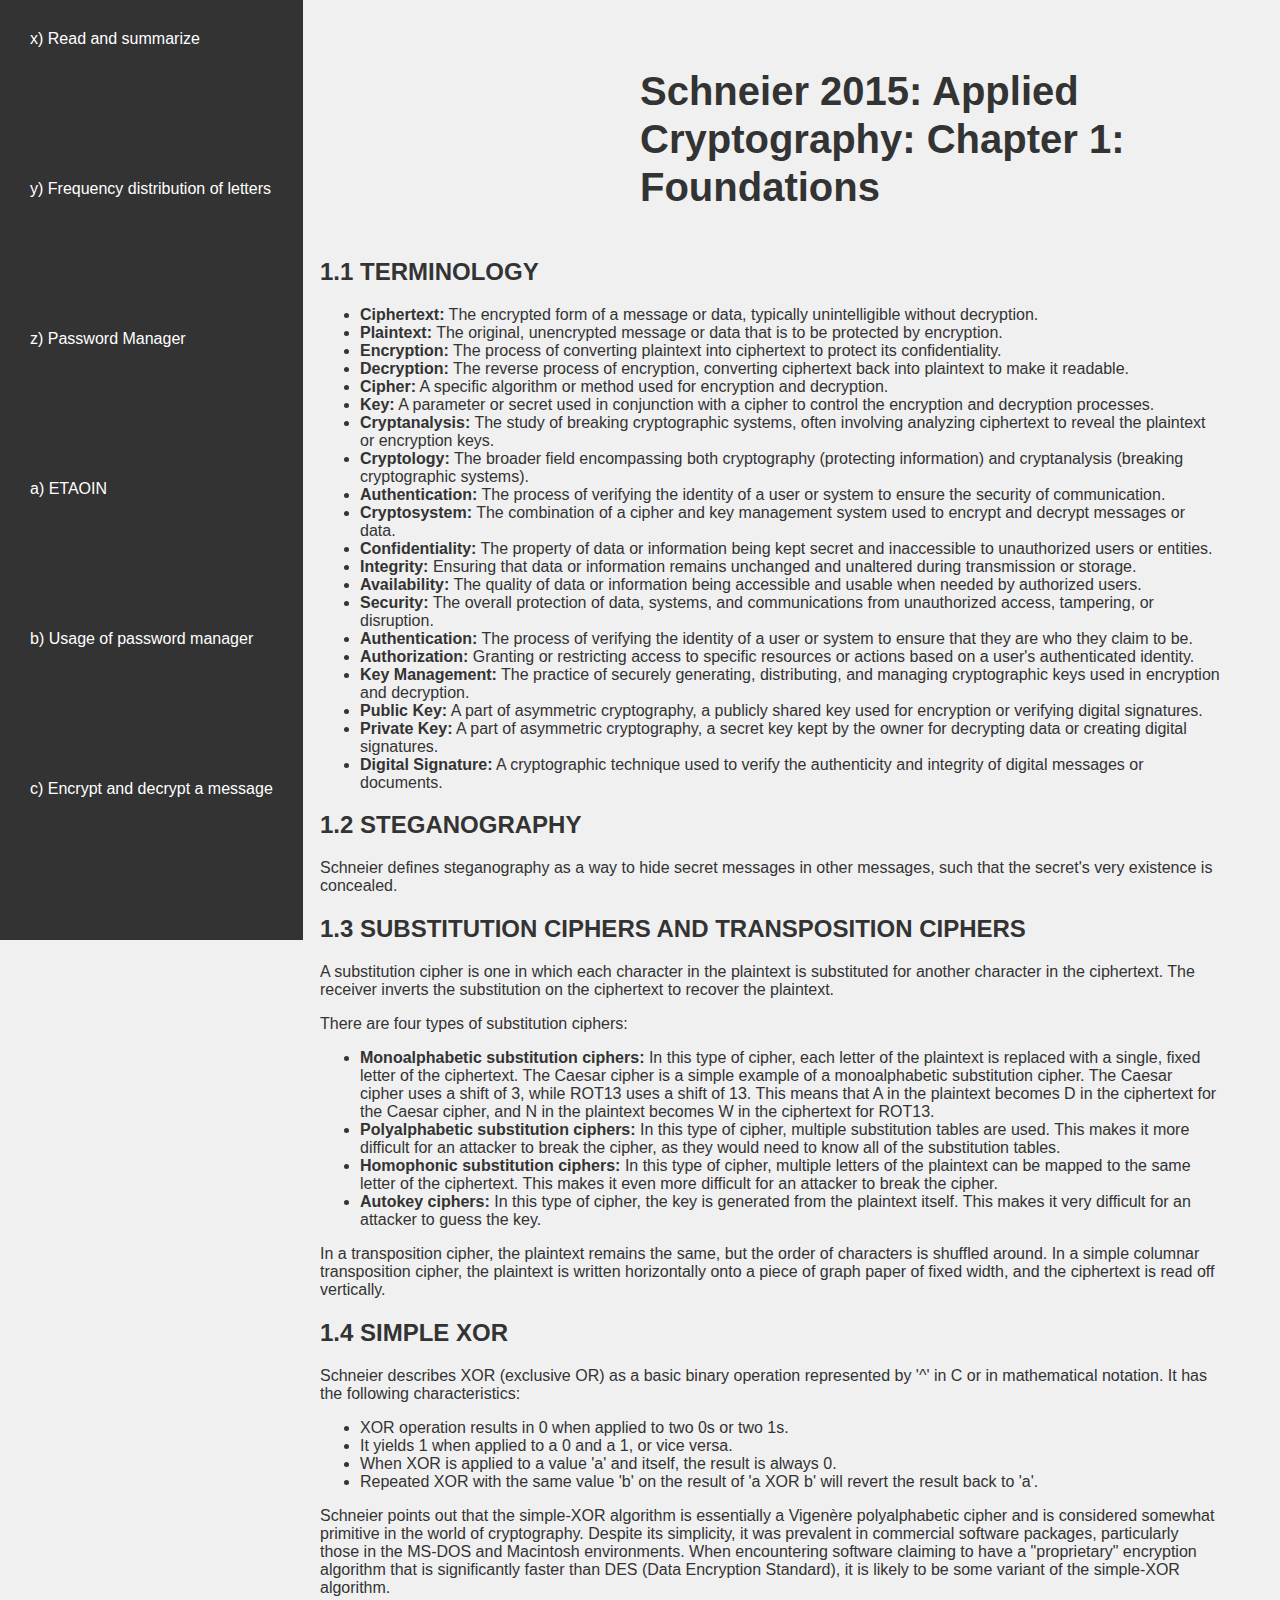
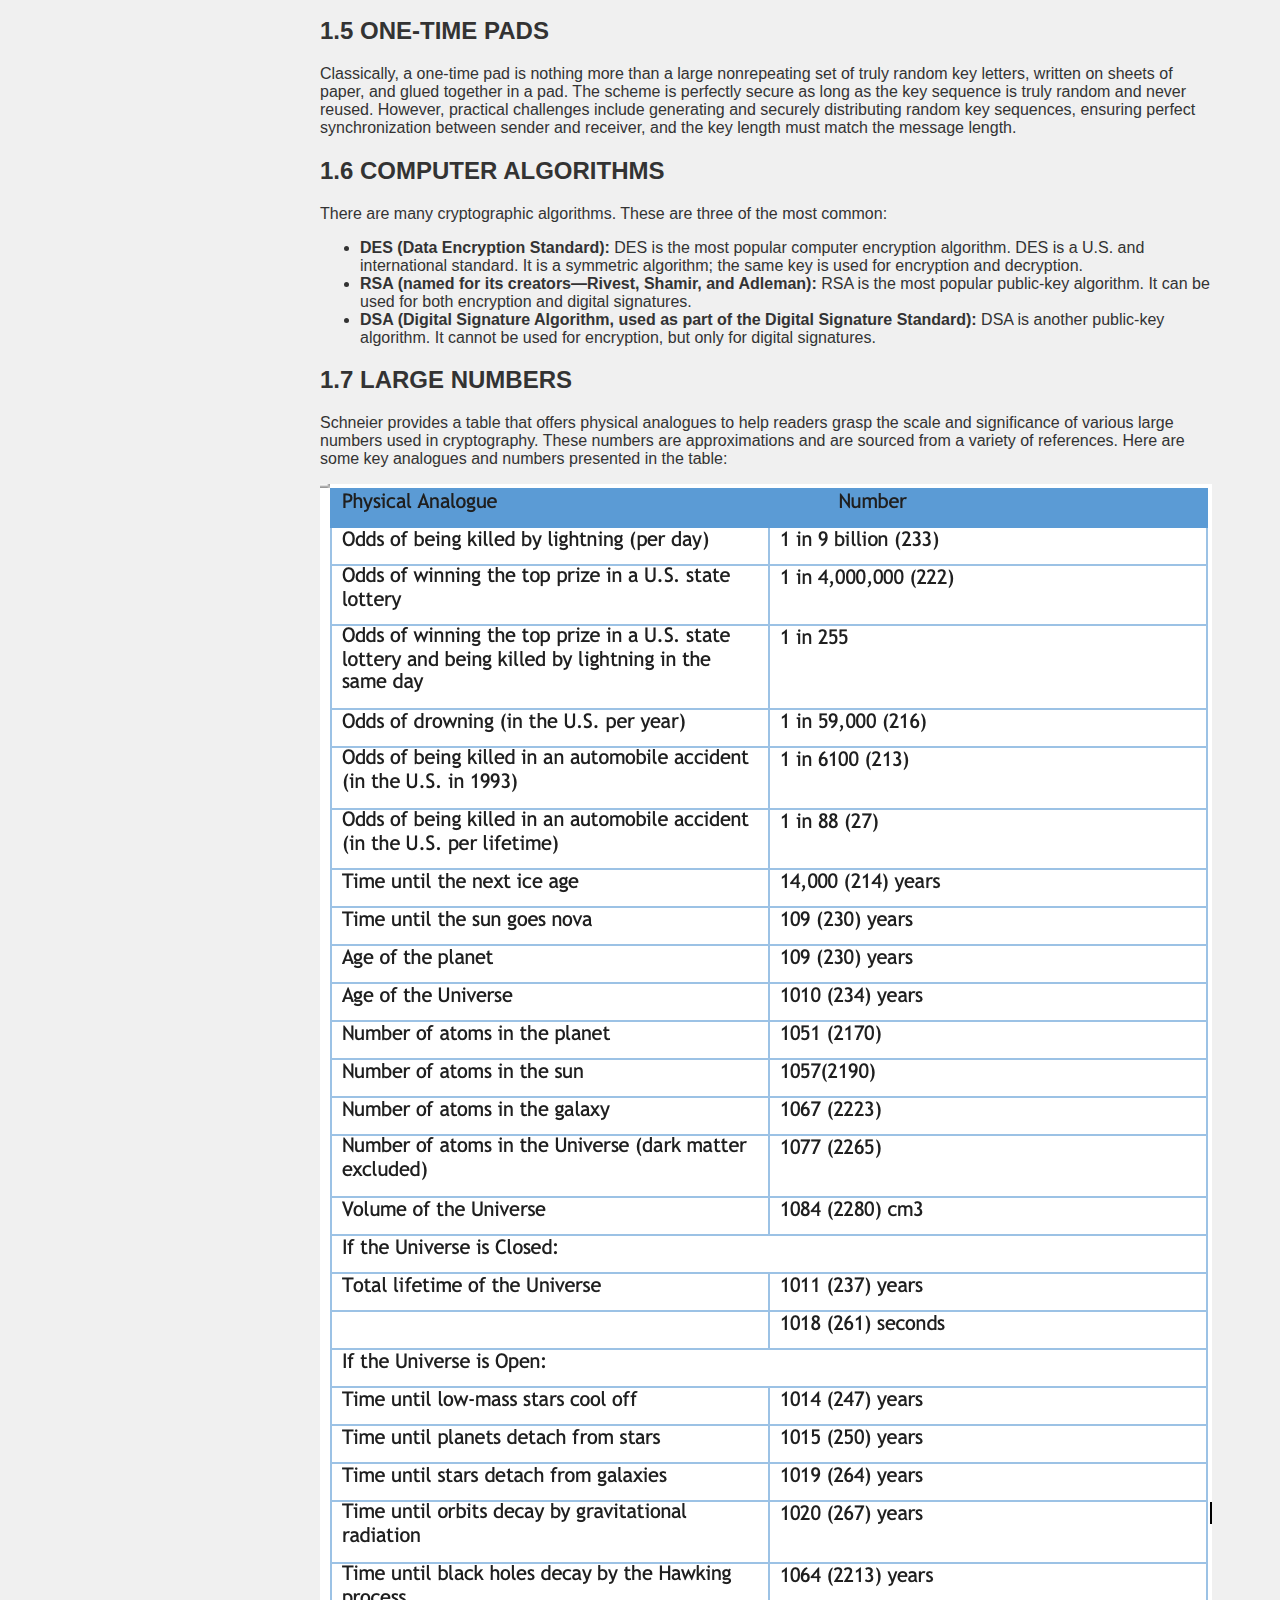
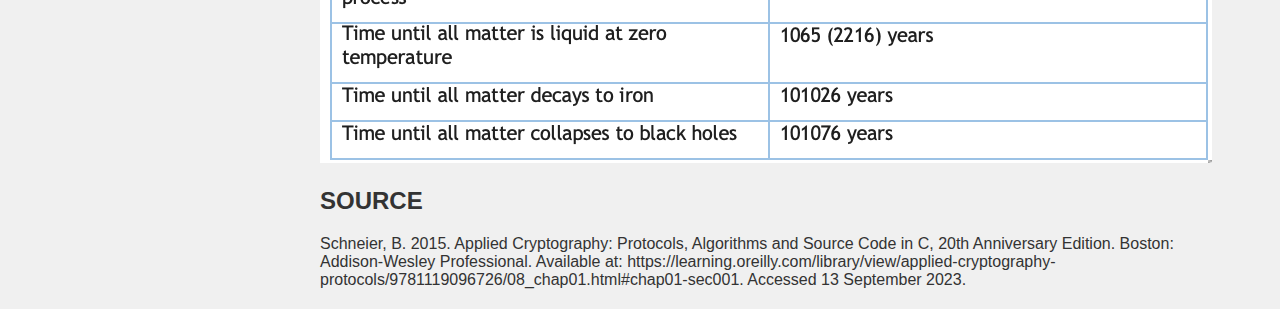
==== commit f21158d0: "Update page1.html" ====
--- a/page1.html
+++ b/page1.html
@@ -80,7 +80,7 @@
 
     <h2>1.7 LARGE NUMBERS</h2>
     <p>Schneier provides a table that offers physical analogues to help readers grasp the scale and significance of various large numbers used in cryptography. These numbers are approximations and are sourced from a variety of references. Here are some key analogues and numbers presented in the table:</p>
-<img src="image-source-url" alt="largenumbers">
+<img src="Table 1.png" alt="largenumbers">
 
             
             <h2> SOURCE</h2>
